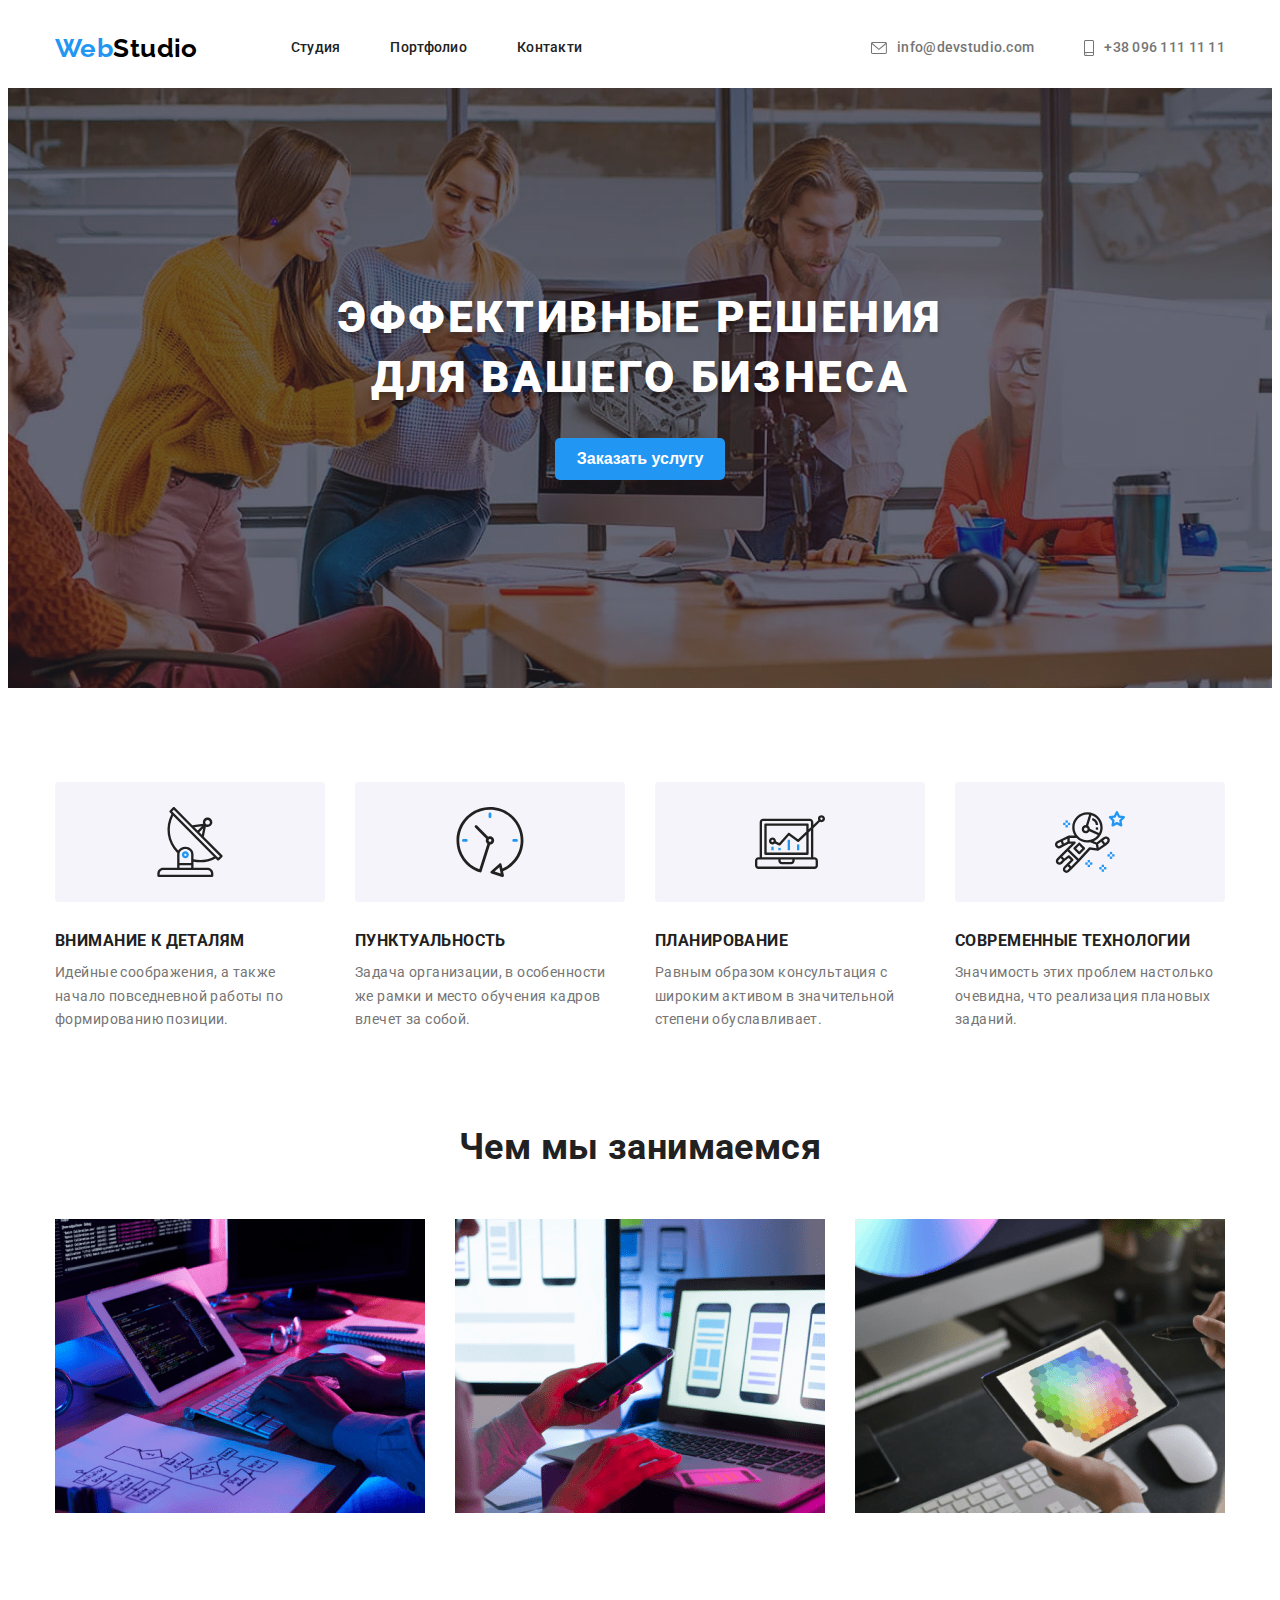
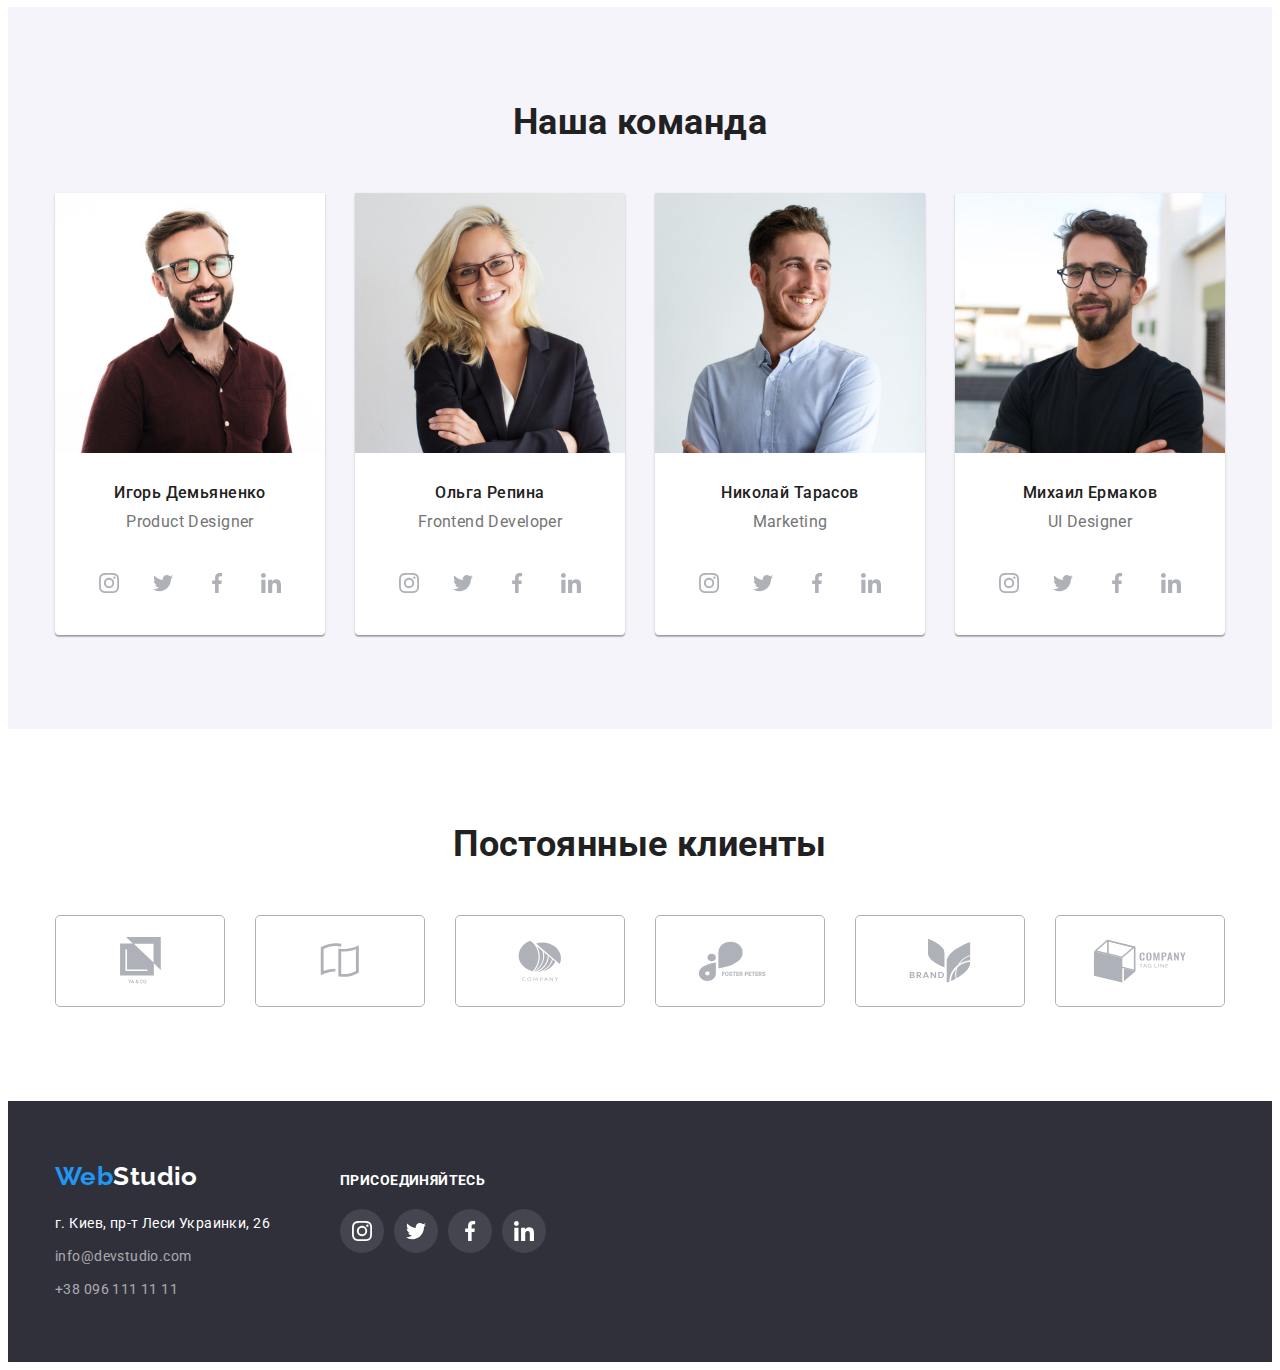
==== index.html @ 3a74afc6 "start" ====
<!DOCTYPE html>
<html lang="ru">
<head>
    
    <meta charset="UTF-8">
    <meta http-equiv="X-UA-Compatible" content="IE=edge">
    <meta name="viewport" content="width=Р, initial-scale=1.0">
    <title>Document</title>
    <link rel="preconnect" href="https://fonts.googleapis.com">
    <link rel="preconnect" href="https://fonts.gstatic.com" crossorigin>
    <link href="https://fonts.googleapis.com/css2?family=Raleway:wght@700&family=Roboto:wght@400;500;700;900&display=swap"
        rel="stylesheet">
    <link rel="stylesheet" href="https://cdnjs.cloudflare.com/ajax/libs/modern-normalize/1.1.0/modern-normalize.min.css"
        integrity="sha512-wpPYUAdjBVSE4KJnH1VR1HeZfpl1ub8YT/NKx4PuQ5NmX2tKuGu6U/JRp5y+Y8XG2tV+wKQpNHVUX03MfMFn9Q=="
        crossorigin="anonymous" referrerpolicy="no-referrer" />
    <link rel="stylesheet" href="./css/styles.css">
</head>
<body>
    <!--Шапка-->
    <header class="heder">
        <div class="heder-blok container">
            <nav class="nav">
                <a href="./index.html" class="logo">Web<span class="logo-black">Studio</span></a>
                <ul class="site-nav">
                    <li><a href="./index.html" class="heder-link">Студия</a></li>
                    <li><a href="./portfolio.html" class="heder-link">Портфолио</a></li>
                    <li><a href="" class="heder-link">Контакти</a></li>
                </ul>
            </nav>
            <ul class="link-nav">
                <li class="iten-nav-contact">
                    <a href="mailto:info@devstudio.com" class="contact-nav">
                        <svg width="16" height="12">
                            <use href = "./images/sprite.svg#icon-envelope"></use>
                        </svg>info@devstudio.com</a>
                </li>
                <li class="iten-nav-contact">
                    <a href="tel:+380961111111" class="contact-nav">
                        <svg width="10" height="16">
                            <use href="./images/sprite.svg#icon-smartphone"></use>
                        </svg>+38 096 111 11 11</a>
                </li>
            </ul>
        </div>
    </header>

<main>
    <!--Герой-->
    
    <section class="section-hero">
        <div class="hero сontainer">
            <h1 class="hero-title"> Эффективные решения для вашего бизнеса</h1>
            <button type="button" class="hero-button">Заказать услугу</button>
        </div>
    </section>
   
    <!--Переваги-->
    <section class="section">
        <div class="container">
           <h2 hidden>Преимущества</h2>
           <ul class="benefits-list">
               <li class="benefits-iten antena">
                   <h3 class="benefits-name">Внимание к деталям</h3>
                   <p class="benefits-text">Идейные соображения, а также начало повседневной работы по формированию позиции.</p>
               </li>
               <li class="benefits-iten clock">
                   <h3 class="benefits-name">Пунктуальность</h3>
                   <p class="benefits-text">Задача организации, в особенности же рамки и место обучения кадров влечет за собой.</p>
               </li>
               <li class="benefits-iten diagram">
                   <h3 class="benefits-name">Планирование</h3>
                   <p class="benefits-text">Равным образом консультация с широким активом в значительной степени обуславливает.</p>
               </li>
            <li class="benefits-iten astronaut">
                <h3 class="benefits-name">Современные технологии</h3>
                <p class="benefits-text">Значимость этих проблем настолько очевидна, что реализация плановых заданий.</p>
               </li>
           </ul>
        </div>
    </section>
    <!--Чим ми займаэмось-->
    <section class="work">
        <div class=" container">   
           <h2 class="work-title">Чем мы занимаемся</h2>
           <ul class="work-list">
               <li class="work-iten"><img src="./images/1-min.png" alt="рабата за пк" width="370" height="294" /></li>
               <li class="work-iten"><img src="./images/2-min.png" alt="рабата за смартфоном " width="370" height="294" /></li>
               <li class="work-iten"><img src="./images/3-min.png" alt="рабата за планшетом" width="370" height="294" /></li>
           </ul>
        </div>
    </section>
    <!--Наша команда-->
    <section class="team section">
        <div class="container">
           <h2 class="team-title">Наша команда</h2>
           <ul class="team-list " >
               <li class="team-iten"><img src="./images/igor-min.jpg" alt="Игорь Демьяненко" width="270" height="260" />
                  <h3 class="team-name">Игорь Демьяненко</h3>
                  <p class="team-text">Product Designer</p>
                <div class="soc-div">
                    <a href="" class="soc-link"><svg class="soc-svg" width="20" height="20">
                            <use href="./images/sprite.svg#icon-instagram"></use>
                        </svg>
                    </a>
                    <a href="" class="soc-link"><svg class="soc-svg" width="20" height="20">
                            <use href="./images/sprite.svg#icon-twitter"></use>
                        </svg>
                    </a>
                    <a href="" class="soc-link"><svg class="soc-svg" width="20" height="20">
                            <use href="./images/sprite.svg#icon-facebook"></use>
                        </svg>
                    </a>
                    <a href="" class="soc-link"><svg class="soc-svg" width="20" height="20">
                            <use href="./images/sprite.svg#icon-linkedin"></use>
                        </svg>
                    </a>
                </div>   
               </li>
               <li class="team-iten"><img src="./images/olga-min.jpg" alt="Ольга Репина" width="270" height="260" />
                  <h3 class="team-name">Ольга Репина</h3>
                  <p class="team-text">Frontend Developer</p>
                <div class="soc-div">
                    <a href="" class="soc-link"><svg class="soc-svg" width="20" height="20">
                            <use href="./images/sprite.svg#icon-instagram"></use>
                        </svg>
                    </a>
                    <a href="" class="soc-link"><svg class="soc-svg" width="20" height="20">
                            <use href="./images/sprite.svg#icon-twitter"></use>
                        </svg>
                    </a>
                    <a href="" class="soc-link"><svg class="soc-svg" width="20" height="20">
                            <use href="./images/sprite.svg#icon-facebook"></use>
                        </svg>
                    </a>
                    <a href="" class="soc-link"><svg class="soc-svg" width="20" height="20">
                            <use href="./images/sprite.svg#icon-linkedin"></use>
                        </svg>
                    </a>
                </div>
                  
               </li>
               <li class="team-iten"><img src="./images/nikolaj-min.jpg" alt="Николай Тарасов" width="270" height="260" />
                  <h3 class="team-name">Николай Тарасов</h3>
                  <p class="team-text">Marketing</p>
                <div class="soc-div">
                    <a href="" class="soc-link"><svg class="soc-svg" width="20" height="20">
                            <use href="./images/sprite.svg#icon-instagram"></use>
                        </svg>
                    </a>
                    <a href="" class="soc-link"><svg class="soc-svg" width="20" height="20">
                            <use href="./images/sprite.svg#icon-twitter"></use>
                        </svg>
                    </a>
                    <a href="" class="soc-link"><svg class="soc-svg" width="20" height="20">
                            <use href="./images/sprite.svg#icon-facebook"></use>
                        </svg>
                    </a>
                    <a href="" class="soc-link"><svg class="soc-svg" width="20" height="20">
                            <use href="./images/sprite.svg#icon-linkedin"></use>
                        </svg>
                    </a>
                </div>
               </li>
                  <li class="team-iten"><img src="./images/mihael-min.jpg" alt="Михаил Ермаков" width="270" height="260" />
                  <h3 class="team-name">Михаил Ермаков</h3>
               <p class="team-text">UI Designer</p>
            <div class="soc-div">
                <a href="" class="soc-link"><svg class="soc-svg" width="20" height="20">
                        <use href="./images/sprite.svg#icon-instagram"></use>
                    </svg>
                </a>
                <a href="" class="soc-link"><svg class="soc-svg" width="20" height="20">
                        <use href="./images/sprite.svg#icon-twitter"></use>
                    </svg>
                </a>
                <a href="" class="soc-link"><svg class="soc-svg" width="20" height="20">
                        <use href="./images/sprite.svg#icon-facebook"></use>
                    </svg>
                </a>
                <a href="" class="soc-link"><svg class="soc-svg" width="20" height="20">
                        <use href="./images/sprite.svg#icon-linkedin"></use>
                    </svg>
                </a>
            </div>
                
              </li>
           </ul>
        </div>
    </section> 
    
    <!--Постійні клієнти--> 
    <section class="client section">
        <div class="container">
            <h2 class="client-title">Постоянные клиенты</h2>
            <ul class="client-list list">
                <li class="client-iten">
                    <a href="" class="comp-link">
                       <svg class="comp" width="41" height="46.7">
                           <use href="./images/sprite.svg#icon-comp-1" ></use>
                       </svg>
                    </a>
                </li>
                <li class="client-iten" >
                    <a href="" class="comp-link">
                       <svg class="comp" width="40" height="51">
                           <use href="./images/sprite.svg#icon-comp-2" ></use>
                       </svg>
                    </a>
                </li>
                <li class="client-iten">
                    <a href="" class="comp-link">
                       <svg class="comp"  width="43.46" height="41.18">
                           <use href="./images/sprite.svg#icon-comp-3"></use>
                       </svg>
                    </a>
                </li>
                <li class="client-iten"  >
                    <a href="" class="comp-link">
                       <svg class="comp" width="84.44" height="40.60">
                           <use href="./images/sprite.svg#icon-vomp-4"></use>
                       </svg>
                    </a>
                </li>
                <li class="client-iten">
                    <a href="" class="comp-link">
                       <svg class="comp" width="62.54" height="45.43">
                           <use href="./images/sprite.svg#icon-comp-5"></use>
                       </svg>
                    </a>
                </li>
                <li class="client-iten">
                    <a href="" class="comp-link">
                       <svg class="comp" width="93.79" height="43.93">
                           <use href="./images/sprite.svg#icon-comp-6"></use>
                       </svg>
                    </a>
                </li>
            </ul>
        </div>
    </section>
    
</main>
<!--Підвал-->

<footer class="footer">
    <address class="address container">
        <div class="address-div">
            <a href="./index.html" class="logo-footer">Web<span class="logo-white">Studio</span> </a>
            <ul class="address-list">
                <li class="address-iten">
                    <a href="https://goo.gl/maps/LvMUQMzCN4ZPqbAE7" target="_blank" rel="noopener noreferrer"
                        class="address-real">г. Киев, пр-т Леси Украинки,
                        26</a>
                </li>

                <li class="address-iten">
                    <a href="mailto:info@devstudio.com" class="footer-link">info@devstudio.com</a>
                </li>
                <li class="address-iten">
                    <a href="tel:+380961111111" class="footer-link">+38 096 111 11 11</a>
                </li>
            </ul>
        </div>

        <div>
            <span class="title-futer-soc">присоединяйтесь</span>
    
            <div class="futer-soc-div">
                <a href="" class="futer-soc-link"><svg class="futer-soc-svg" width="20" height="20">
                        <use href="./images/sprite.svg#icon-instagram"></use>
                    </svg>
                </a>
                <a href="" class="futer-soc-link"><svg class="futer-soc-svg" width="20" height="20">
                        <use href="./images/sprite.svg#icon-twitter"></use>
                    </svg>
                </a>
                <a href="" class="futer-soc-link"><svg class="futer-soc-svg" width="20" height="20">
                        <use href="./images/sprite.svg#icon-facebook"></use>
                    </svg>
                </a>
                <a href="" class="futer-soc-link"><svg class="futer-soc-svg" width="20" height="20">
                        <use href="./images/sprite.svg#icon-linkedin"></use>
                    </svg>
                </a>
            </div>
        </div>
        </address>
    
</footer>

</body>
</html>
---- css/styles.css ----
:root {
  --color-text: #757575;
  --color-title-text: #212121;
  --color-footer-hero: #2f303a;
  --color-main-background: #ffffff;
  --color-secondary-background: #f5f4fa;
  --color-link-hover: #2196f3;
  --color-logo-footer: #ffffff;
  --color-logo-header: #000000;
  --color-real-address: #ffffff;
  --color-link-address: rgba(255, 255, 255, 0.6);
  --color-title-hero: #ffffff;
  --color-border: #eeeeee;
  --fill-icon: #afb1b8;
}
/* колір героя і підвалу #2F303A; */
/* сірий  параграф  #757575; */
/* синій лого і навігація  #2196F3; */
/* телефон і мило в футорі  rgba(255, 255, 255, 0.6); */
/* фон хедера і основний фон background: #FFFFFF; */
/* другорядний фон карточок background: #F5F4FA; */
/* колір заголовків тексу #212121 */
/* ----------------------------------- */
button {
  cursor: pointer;
}
/* ul {
  list-style: none;
}
a {
  text-decoration: none;
} */
/* ------------------------------------ */
/* Глобальний border-box */
html {
  box-sizing: border-box;
}

*,
*::before,
*::after {
  box-sizing: border-box;
}
/* ----------------------------------- */

.logo,
.heder-link,
.site-nav,
.link-nav,
.contact-nav,
.benefits-list,
.work-list,
.team-list,
.logo-footer,
.address-list,
.footer-link,
.address-real,
.filter-list,
.works,
.works-link {
  text-decoration: none;
  list-style: none;
}
/* ----------------------------------------*/
/* outline: 2px solid tomano; */
body {
  font-family: Roboto, sans-serif;
  background: var(--color-main-background);
  color: var(--color-title-text);
  letter-spacing: 0.03em;
  font-size: 14px;
}

.list {
  list-style: none;
}
.link {
  text-decoration: none;
}
/* Логотип */
.logo {
  font-family: Raleway;
  font-weight: 700;
  font-size: 26px;
  line-height: 1.19;
  color: var(--color-link-hover);
}
.logo-black {
  color: var(--color-logo-header);
}
/* Навігація */

.heder-portolio {
  border-bottom-width: 1px;
  border-bottom-style: solid;
  border-bottom-color: var(--color-border);
}

.nav {
  display: flex;
  align-items: center;
}

.heder-blok {
  display: flex;
  align-items: center;
}

.link-nav {
  display: flex;
  margin-left: auto;

  margin-top: 0px;
  margin-bottom: 0px;
}

.site-nav {
  display: flex;
  margin-left: 93px;

  margin-top: 0px;
  margin-bottom: 0px;
  padding: 0px;
}
.heder-link {
  display: block;
  padding-top: 32px;
  padding-bottom: 32px;

  font-weight: 500;
  line-height: 1.14;
  letter-spacing: 0.02em;
  color: var(--color-title-text);
}
.site-nav li:not(:last-child) {
  margin-right: 50px;
}
.heder-link:hover,
.heder-link:focus {
  color: var(--color-link-hover);
}

/* Мило і тел. в шапці */
.link-nav li:not(:last-child) {
  margin-right: 50px;
}
.link-nav {
  /* padding: 0px; */
}
.contact-nav {
  font-weight: 500;
  line-height: 1.14;
  letter-spacing: 0.02em;
  color: var(--color-text);
  fill: var(--color-text);
}
.contact-nav svg {
  margin-right: 10px;
}
.contact-nav:hover,
.contact-nav:focus {
  color: var(--color-link-hover);
  fill: var(--color-link-hover);
}
.iten-nav-contact a {
  display: flex;
  align-items: center;
}

/* Герой */
.section-hero {
  padding: 200px 0px;
  background-color: var(--color-footer-hero);
  background-image: linear-gradient(to right, rgba(47, 48, 58, 0.4), rgba(47, 48, 58, 0.4)),
    url('../images/hero.jpg');
  background-repeat: no-repeat;
  background-size: cover;
  background-position: center;
  max-width: 1600px;
  min-height: 600px;
  margin-left: auto;
  margin-right: auto;
}
.hero-title {
  width: 696px;
  margin: 0px auto 30px;

  font-weight: 900;
  font-size: 44px;
  line-height: 1.36;
  letter-spacing: 0.06em;
  text-transform: uppercase;
  color: var(--color-logo-footer);
  text-shadow: 0px 4px 4px rgba(0, 0, 0, 0.25);
}
.hero-button {
  border: 0;
  border-radius: 5px;
  padding: 6px 22px;

  font-weight: 700;
  font-size: 16px;
  line-height: 1.87;
  background: var(--color-link-hover);
  color: var(--color-main-background);
}
.section-hero {
  text-align: center;
}
/* Переваги */

.benefits-list {
  display: flex;
  margin: 0px;
  padding: 0px;
}

.benefits-iten {
  width: calc((100% - 90px) / 4);
}
.benefits-iten::before {
  display: block;
  content: '';
  height: 120px;
  margin-bottom: 30px;
  background: var(--color-secondary-background);
  border-radius: 4px;
  background-repeat: no-repeat;
  background-position: center;
}
.antena::before {
  background-image: url('../images/antenna.svg');
}
.clock::before {
  background-image: url('../images/clock.svg');
}
.diagram::before {
  background-image: url('../images/diagram.svg');
}
.astronaut::before {
  background-image: url('../images/astronaut.svg');
}
.benefits-name {
  margin-top: 0px;
  margin-bottom: 10px;

  text-transform: uppercase;
  font-weight: 700;
  line-height: 1.14;
}
.benefits-text {
  margin-top: 0px;
  margin-bottom: 0px;

  font-weight: 400;
  line-height: 1.71;
  color: var(--color-text);
}
/* Чим ми займаэмося */
.work {
  padding-top: 0px;
  padding-bottom: 94px;
}

.work h2 {
  margin-top: 0px;
  margin-bottom: 50px;

  font-weight: 700;
  font-size: 36px;
  line-height: 1.17;
  text-align: center;
}
.benefits-list {
  justify-content: space-between;
}
.work-list {
  justify-content: space-between;
  display: flex;
  margin: 0px;
  padding: 0px;
}
.work-iten img {
  display: block;
}
/* Наша команда */
.team {
  background: var(--color-secondary-background);
}
.team-list {
  margin: 0px;
  padding: 0px;
  display: flex;
  justify-content: space-between;
}
.team-iten img {
  display: block;
}
.team h2 {
  margin-top: 0px;
  margin-bottom: 50px;

  font-weight: 700;
  font-size: 36px;
  line-height: 1.17;
  text-align: center;
}
.team-name {
  margin-top: 30px;
  margin-bottom: 10px;

  font-weight: 500;
  font-size: 16px;
  line-height: 1.19;
}
.team-text {
  margin-top: 0px;
  margin-bottom: 30px;

  font-weight: 400;
  font-size: 16px;
  line-height: 1.19;
  color: var(--color-text);
}
.team-iten {
  display: block;
  text-align: center;
  background: var(--color-title-hero);
  box-shadow: 0px 1px 3px rgba(0, 0, 0, 0.12), 0px 1px 1px rgba(0, 0, 0, 0.14),
    0px 2px 1px rgba(0, 0, 0, 0.2);
  border-radius: 0px 0px 4px 4px;
}
/* Іконки соцмереж */
.soc-link {
  border-radius: 50%;
  width: 44px;
  height: 44px;
  display: flex;
  justify-content: center;
  align-items: center;
  fill: var(--fill-icon);
}
.soc-link:not(:last-child) {
  margin-right: 10px;
}
.soc-div {
  display: flex;
  padding: 0px 32px 30px;
}
.soc-link:hover,
.soc-link:focus {
  fill: var(--color-main-background);
  background-color: var(--color-link-hover);
}
/* ----------Постійні клієнти---------- */

.client-title {
  margin-top: 0px;
  margin-bottom: 50px;

  font-weight: 700;
  font-size: 36px;
  line-height: 1.17;
  text-align: center;
}
.client-list {
  display: flex;
  margin: 0px;
  padding: 0px;
}
.comp-link {
  fill: var(--fill-icon);
}
.comp-link:hover,
.comp-link:focus {
  fill: var(--color-link-hover);
  border-color: var(--color-link-hover);
}

.comp-link {
  display: flex;
  justify-content: center;
  align-items: center;
  width: 170px;
  height: 92px;
  border: 1px;
  border-radius: 5px;
  border-color: var(--fill-icon);
  border-style: solid;
}
.client-iten:not(:last-child) {
  margin-right: 30px;
}
/* ----------Підвал--------- */

.footer {
  padding-top: 60px;
  padding-bottom: 60px;

  background-color: var(--color-footer-hero);
}
.footer,
.address {
  display: flex;
  align-items: baseline;
}
.address-div {
  margin-right: 70px;
}
.address-real {
  font-style: normal;
  font-weight: 400;
  line-height: 1.71;
  color: var(--color-real-address);
}
.footer-link {
  font-style: normal;
  font-weight: 400;
  line-height: 1.71;
  color: var(--color-link-address);
}
.logo-footer {
  display: block;
  margin-bottom: 20px;

  font-family: Raleway;
  font-style: normal;
  font-weight: 700;
  font-size: 26px;
  line-height: 1.19;
  color: var(--color-link-hover);
}
.logo-white {
  color: var(--color-logo-footer);
}
.address-list {
  margin-top: 0px;
  margin-bottom: 0px;
  padding: 0px;
}
.address-iten:not(:last-child) {
  margin-bottom: 9px;
}

/* Соцмережі футера */

.title-futer-soc {
  display: block;
  margin-top: 0px;
  margin-bottom: 20px;

  font-family: Roboto;
  font-style: normal;
  font-weight: 700;
  font-size: 14px;
  line-height: 1.14;
  text-transform: uppercase;
  color: var(--color-logo-footer);
}
/* Іконки соцмереж футера*/
.futer-soc-link {
  border-radius: 50%;
  width: 44px;
  height: 44px;
  display: flex;
  justify-content: center;
  align-items: center;
  fill: var(--color-main-background);
  background-color: rgba(255, 255, 255, 0.1);
}
.futer-soc-link:not(:last-child) {
  margin-right: 10px;
}
.futer-soc-div {
  display: flex;
}
.futer-soc-link:hover,
.futer-soc-link:focus {
  fill: var(--color-main-background);
  background-color: var(--color-link-hover);
}

/* ----------------ПОРТФОЛІО-------------------- */

/* фільтр-кнопки */
.filter-button {
  border: 0;
  border-radius: 5px;
  padding: 6px 22px;

  font-weight: 500;
  font-size: 16px;
  line-height: 1.62;
}
.filter-button:hover,
.filter-button:focus {
  color: var(--color-title-hero);
  background-color: var(--color-link-hover);
  box-shadow: 0px 3px 1px rgba(0, 0, 0, 0.1), 0px 1px 2px rgba(0, 0, 0, 0.08),
    0px 2px 2px rgba(0, 0, 0, 0.12);
  border-radius: 4px;
}
.filter-iten:not(:last-child) {
  margin-right: 8px;
}

.filter-list {
  display: flex;
  justify-content: center;
  padding: 0px;
  margin-top: 0px;
  margin-bottom: 50px;
}

/* Карточки */
.works-iten img {
  display: block;
}

.works-iten:nth-child(n + 7) {
  margin-bottom: 0px;
}
.works-iten {
  margin-bottom: 30px;
  background: var(--color-title-hero);
  border: 1px solid var(--color-border);
  box-sizing: border-box;
}

.works {
  padding: 0px;
  display: flex;
  flex-wrap: wrap;
  justify-content: space-between;
  margin-top: 0px;
  margin-bottom: 0px;
}

.works-title {
  margin: 20px 24px 4px;

  font-weight: 700;
  font-size: 18px;
  line-height: 2;
  letter-spacing: 0.06em;
  color: var(--color-title-text);
}
.works-text {
  margin: 0px 24px 20px;

  font-weight: 400;
  font-size: 16px;
  line-height: 1.87;
  color: var(--color-text);
}
.works-iten:hover {
  border: 1px solid var(--color-border);
  box-sizing: border-box;
  box-shadow: 0px 1px 1px rgba(0, 0, 0, 0.12), 0px 4px 4px rgba(0, 0, 0, 0.06),
    1px 4px 6px rgba(0, 0, 0, 0.16);
}
/* Контейнер */
.section {
  padding: 94px 0px;
}
.container {
  width: 1200px;
  padding: 0px 15px;
  margin: 0px auto;
}
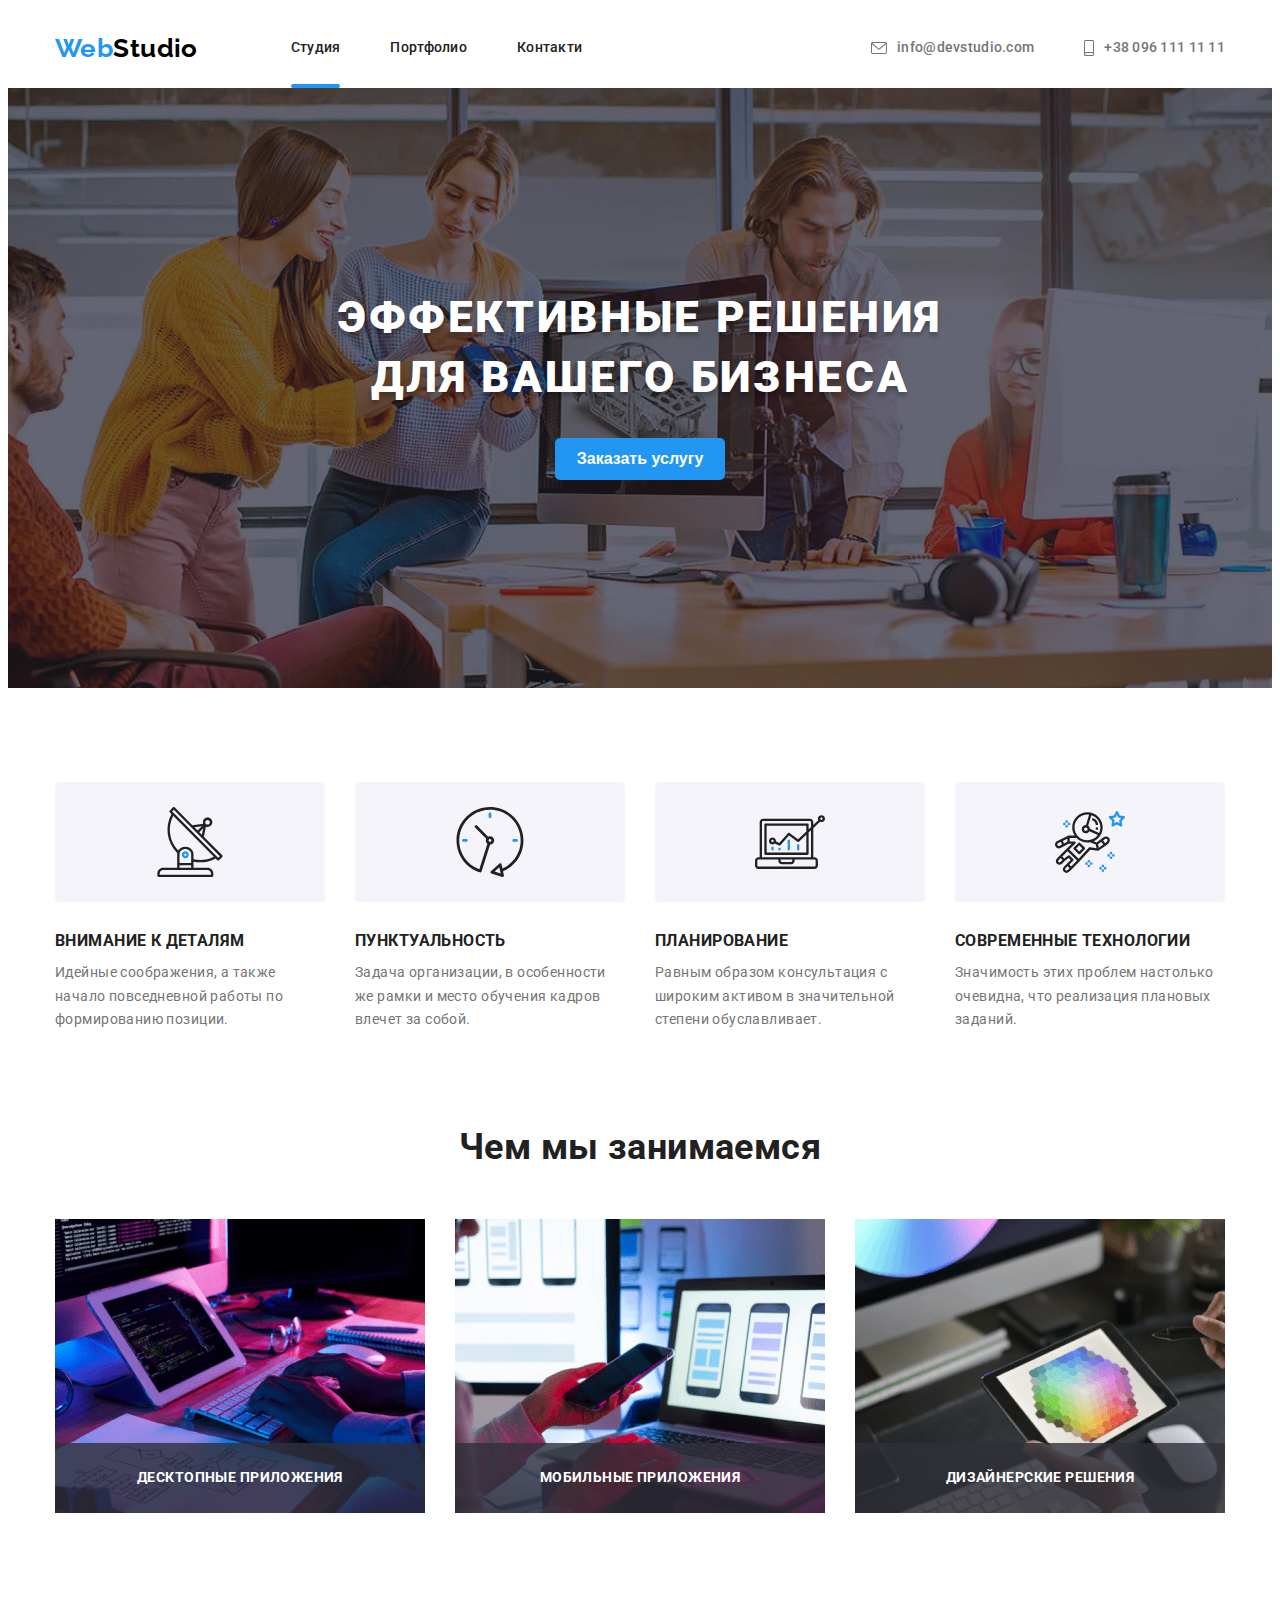
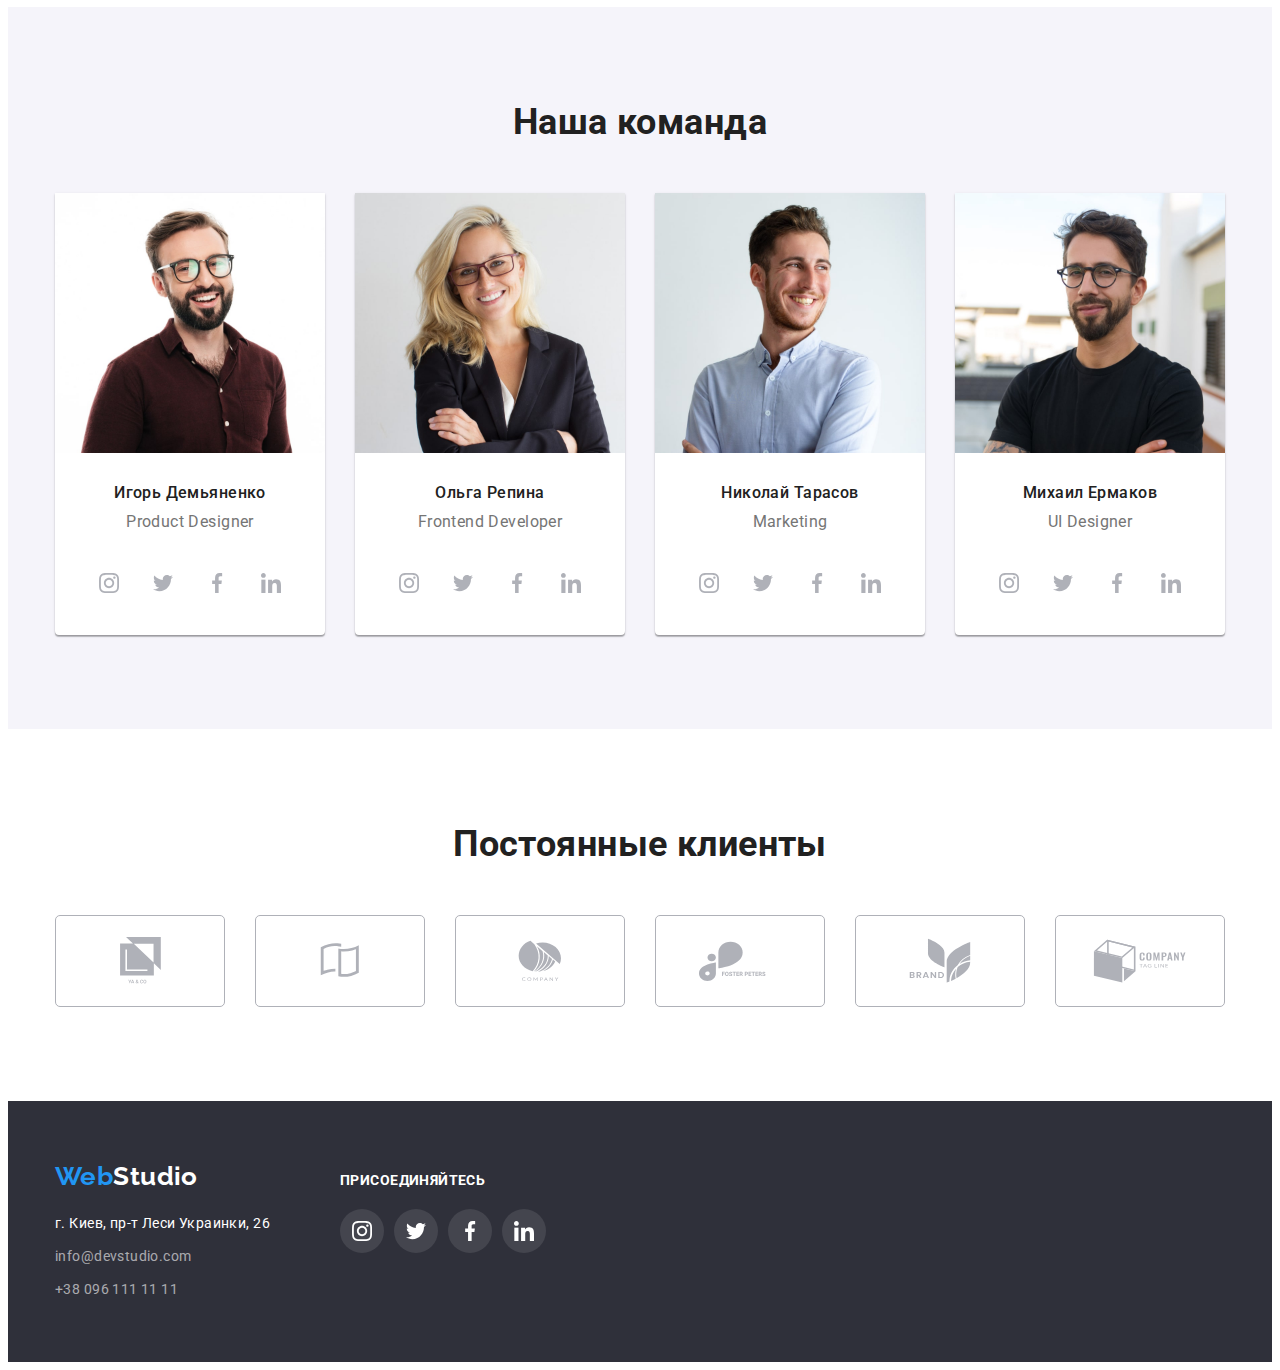
==== commit 5d6a4e84: "5-е домашнє завдання" ====
--- a/index.html
+++ b/index.html
@@ -22,9 +22,12 @@
             <nav class="nav">
                 <a href="./index.html" class="logo">Web<span class="logo-black">Studio</span></a>
                 <ul class="site-nav">
-                    <li><a href="./index.html" class="heder-link">Студия</a></li>
+                    <li class="efekt"><a href="./index.html" class="heder-link activ s">Студия<svg class="svg" width="100%" height="100%" viewBox="0 0 100% 100%" xmlns="http://www.w3.org/2000/svg">
+                        <rect x='0' y='0' fill='none' width='100%' height='100%' />
+                    </svg></a></li>
                     <li><a href="./portfolio.html" class="heder-link">Портфолио</a></li>
                     <li><a href="" class="heder-link">Контакти</a></li>
+                    
                 </ul>
             </nav>
             <ul class="link-nav">
@@ -40,19 +43,21 @@
                             <use href="./images/sprite.svg#icon-smartphone"></use>
                         </svg>+38 096 111 11 11</a>
                 </li>
+                
             </ul>
         </div>
     </header>
 
-<main>
+  <main>
     <!--Герой-->
     
     <section class="section-hero">
         <div class="hero сontainer">
             <h1 class="hero-title"> Эффективные решения для вашего бизнеса</h1>
-            <button type="button" class="hero-button">Заказать услугу</button>
+            <button type="button" class="hero-button" data-modal-open>Заказать услугу</button>
         </div>
     </section>
+   
    
     <!--Переваги-->
     <section class="section">
@@ -83,9 +88,21 @@
         <div class=" container">   
            <h2 class="work-title">Чем мы занимаемся</h2>
            <ul class="work-list">
-               <li class="work-iten"><img src="./images/1-min.png" alt="рабата за пк" width="370" height="294" /></li>
-               <li class="work-iten"><img src="./images/2-min.png" alt="рабата за смартфоном " width="370" height="294" /></li>
-               <li class="work-iten"><img src="./images/3-min.png" alt="рабата за планшетом" width="370" height="294" /></li>
+               <li class="work-iten"><img src="./images/1-min.png" alt="рабата за пк" width="370" height="294" />
+            <div class="actions"> 
+                <p class="actions-text">Десктопные приложения</p>         
+            </div>
+            </li>
+               <li class="work-iten"><img src="./images/2-min.png" alt="рабата за смартфоном " width="370" height="294" />
+            <div class="actions">
+                <p class="actions-text">Мобильные приложения</p>
+            </div>
+            </li>
+               <li class="work-iten"><img src="./images/3-min.png" alt="рабата за планшетом" width="370" height="294" />
+            <div class="actions">
+                <p class="actions-text">Дизайнерские решения</p>
+            </div>
+            </li>
            </ul>
         </div>
     </section>
@@ -217,7 +234,7 @@
                 <li class="client-iten"  >
                     <a href="" class="comp-link">
                        <svg class="comp" width="84.44" height="40.60">
-                           <use href="./images/sprite.svg#icon-vomp-4"></use>
+                           <use href="./images/sprite.svg#icon-comp-4"></use>
                        </svg>
                     </a>
                 </li>
@@ -239,10 +256,10 @@
         </div>
     </section>
     
-</main>
-<!--Підвал-->
+  </main>
+  <!--Підвал-->
 
-<footer class="footer">
+  <footer class="footer">
     <address class="address container">
         <div class="address-div">
             <a href="./index.html" class="logo-footer">Web<span class="logo-white">Studio</span> </a>
@@ -286,7 +303,18 @@
         </div>
         </address>
     
-</footer>
-
+  </footer>
+    <!--Модалка-->
+    <div class="backdrop is-hidden" data-modal>
+        <div class="modal">
+            <button type="button" data-modal-close class="close">
+              <svg height="18" width="18">
+                  <use href="./images/sprite.svg#icon-close" class="close-svg">
+                  </use>
+              </svg>
+            </button>
+        </div>
+    </div>
+  <script src="./js/modal.js"></script>
 </body>
 </html>--- a/css/styles.css
+++ b/css/styles.css
@@ -12,6 +12,7 @@
   --color-title-hero: #ffffff;
   --color-border: #eeeeee;
   --fill-icon: #afb1b8;
+  --kub: cubic-bezier(0.4, 0, 0.2, 1);
 }
 /* колір героя і підвалу #2F303A; */
 /* сірий  параграф  #757575; */
@@ -41,6 +42,7 @@
 *::after {
   box-sizing: border-box;
 }
+
 /* ----------------------------------- */
 
 .logo,
@@ -62,7 +64,7 @@
   list-style: none;
 }
 /* ----------------------------------------*/
-/* outline: 2px solid tomano; */
+
 body {
   font-family: Roboto, sans-serif;
   background: var(--color-main-background);
@@ -70,14 +72,13 @@
   letter-spacing: 0.03em;
   font-size: 14px;
 }
-
 .list {
   list-style: none;
 }
 .link {
   text-decoration: none;
 }
-/* Логотип */
+/* --------------------------Логотип --------------------*/
 .logo {
   font-family: Raleway;
   font-weight: 700;
@@ -88,24 +89,20 @@
 .logo-black {
   color: var(--color-logo-header);
 }
-/* Навігація */
-
+/* -----------------------------Навігація------------------------ */
 .heder-portolio {
   border-bottom-width: 1px;
   border-bottom-style: solid;
   border-bottom-color: var(--color-border);
 }
-
 .nav {
   display: flex;
   align-items: center;
 }
-
 .heder-blok {
   display: flex;
   align-items: center;
 }
-
 .link-nav {
   display: flex;
   margin-left: auto;
@@ -131,6 +128,10 @@
   line-height: 1.14;
   letter-spacing: 0.02em;
   color: var(--color-title-text);
+
+  transition-property: all;
+  transition-duration: 250ms;
+  transition-timing-function: cubic-bezier(0.4, 0, 0.2, 1);
 }
 .site-nav li:not(:last-child) {
   margin-right: 50px;
@@ -139,20 +140,67 @@
 .heder-link:focus {
   color: var(--color-link-hover);
 }
-
-/* Мило і тел. в шапці */
+/* Ефекти навігації */
+
+.s:hover svg rect,
+.s:focus svg rect {
+  stroke-width: 6;
+  stroke-dasharray: 45, 245;
+  stroke-dashoffset: 160;
+}
+.p:hover svg rect,
+.p:focus svg rect {
+  stroke-width: 6;
+  stroke-dasharray: 77, 225;
+  stroke-dashoffset: 145;
+}
+.svg {
+  position: absolute;
+  top: 0;
+  left: 0;
+}
+.svg rect {
+  stroke: var(--color-link-hover);
+  stroke-width: 0;
+  transition: 0.4s;
+  stroke-dasharray: 300, 0;
+}
+/* Підкреслення навігації */
+.site-nav li {
+  position: relative;
+}
+.activ::after {
+  display: inline-block;
+  position: absolute;
+  content: '';
+  bottom: 0;
+  right: 0;
+  height: 4px;
+  width: 100%;
+  border-radius: 2px;
+  background-color: var(--color-link-hover);
+  transition: width 300ms var(--kub);
+}
+.activ:hover::after,
+.activ:focus::after {
+  width: 0%;
+}
+
+/*-------------------------------- Мило і тел. в шапці--------- */
 .link-nav li:not(:last-child) {
   margin-right: 50px;
 }
-.link-nav {
-  /* padding: 0px; */
-}
+
 .contact-nav {
   font-weight: 500;
   line-height: 1.14;
   letter-spacing: 0.02em;
   color: var(--color-text);
   fill: var(--color-text);
+
+  transition-property: all;
+  transition-duration: 250ms;
+  transition-timing-function: cubic-bezier(0.4, 0, 0.2, 1);
 }
 .contact-nav svg {
   margin-right: 10px;
@@ -167,7 +215,7 @@
   align-items: center;
 }
 
-/* Герой */
+/* ----------------------------Герой --------------------------*/
 .section-hero {
   padding: 200px 0px;
   background-color: var(--color-footer-hero);
@@ -207,6 +255,7 @@
 .section-hero {
   text-align: center;
 }
+
 /* Переваги */
 
 .benefits-list {
@@ -275,6 +324,7 @@
   justify-content: space-between;
 }
 .work-list {
+  position: relative;
   justify-content: space-between;
   display: flex;
   margin: 0px;
@@ -283,7 +333,26 @@
 .work-iten img {
   display: block;
 }
-/* Наша команда */
+.actions-text {
+  margin: 0px;
+  padding-top: 27px;
+
+  font-weight: 700;
+  font-size: 14px;
+  line-height: 1.14;
+  text-align: center;
+  text-transform: uppercase;
+  color: #ffffff;
+}
+.actions {
+  bottom: 0px;
+  position: absolute;
+  width: 370px;
+  height: 70px;
+  background: rgba(47, 48, 58, 0.8);
+}
+
+/* --------------------------Наша команда--------------------- */
 .team {
   background: var(--color-secondary-background);
 }
@@ -339,6 +408,10 @@
   justify-content: center;
   align-items: center;
   fill: var(--fill-icon);
+
+  transition-property: all;
+  transition-duration: 250ms;
+  transition-timing-function: cubic-bezier(0.4, 0, 0.2, 1);
 }
 .soc-link:not(:last-child) {
   margin-right: 10px;
@@ -352,7 +425,7 @@
   fill: var(--color-main-background);
   background-color: var(--color-link-hover);
 }
-/* ----------Постійні клієнти---------- */
+/* ------------------------Постійні клієнти-------------------- */
 
 .client-title {
   margin-top: 0px;
@@ -368,9 +441,7 @@
   margin: 0px;
   padding: 0px;
 }
-.comp-link {
-  fill: var(--fill-icon);
-}
+
 .comp-link:hover,
 .comp-link:focus {
   fill: var(--color-link-hover);
@@ -387,11 +458,16 @@
   border-radius: 5px;
   border-color: var(--fill-icon);
   border-style: solid;
+  fill: var(--fill-icon);
+
+  transition-property: all;
+  transition-duration: 250ms;
+  transition-timing-function: cubic-bezier(0.4, 0, 0.2, 1);
 }
 .client-iten:not(:last-child) {
   margin-right: 30px;
 }
-/* ----------Підвал--------- */
+/* ------------------------Підвал--------------------- */
 
 .footer {
   padding-top: 60px;
@@ -442,7 +518,7 @@
   margin-bottom: 9px;
 }
 
-/* Соцмережі футера */
+/*----------------- Соцмережі футера---------------- */
 
 .title-futer-soc {
   display: block;
@@ -467,6 +543,10 @@
   align-items: center;
   fill: var(--color-main-background);
   background-color: rgba(255, 255, 255, 0.1);
+
+  transition-property: all;
+  transition-duration: 250ms;
+  transition-timing-function: cubic-bezier(0.4, 0, 0.2, 1);
 }
 .futer-soc-link:not(:last-child) {
   margin-right: 10px;
@@ -480,9 +560,9 @@
   background-color: var(--color-link-hover);
 }
 
-/* ----------------ПОРТФОЛІО-------------------- */
-
-/* фільтр-кнопки */
+/* ----------------------------------------ПОРТФОЛІО--------------------------- */
+
+/* -------------------Фільтр-кнопки-----------------*/
 .filter-button {
   border: 0;
   border-radius: 5px;
@@ -491,6 +571,10 @@
   font-weight: 500;
   font-size: 16px;
   line-height: 1.62;
+
+  transition-property: all;
+  transition-duration: 250ms;
+  transition-timing-function: cubic-bezier(0.4, 0, 0.2, 1);
 }
 .filter-button:hover,
 .filter-button:focus {
@@ -512,11 +596,10 @@
   margin-bottom: 50px;
 }
 
-/* Карточки */
+/* ----------------------Карточки--------------------*/
 .works-iten img {
   display: block;
 }
-
 .works-iten:nth-child(n + 7) {
   margin-bottom: 0px;
 }
@@ -525,8 +608,11 @@
   background: var(--color-title-hero);
   border: 1px solid var(--color-border);
   box-sizing: border-box;
-}
-
+
+  transition-property: all;
+  transition-duration: 250ms;
+  transition-timing-function: cubic-bezier(0.4, 0, 0.2, 1);
+}
 .works {
   padding: 0px;
   display: flex;
@@ -535,7 +621,6 @@
   margin-top: 0px;
   margin-bottom: 0px;
 }
-
 .works-title {
   margin: 20px 24px 4px;
 
@@ -559,7 +644,41 @@
   box-shadow: 0px 1px 1px rgba(0, 0, 0, 0.12), 0px 4px 4px rgba(0, 0, 0, 0.06),
     1px 4px 6px rgba(0, 0, 0, 0.16);
 }
-/* Контейнер */
+/*---- Технокряк ----*/
+
+.works-img {
+  position: relative;
+  overflow: hidden;
+}
+.technocrack {
+  position: absolute;
+
+  top: 0px;
+  left: 0px;
+  width: 370px;
+  height: 294px;
+  background: rgba(33, 150, 243, 0.9);
+
+  transform: translateY(100%);
+  transition-property: all;
+  transition-duration: 250ms;
+  transition-timing-function: cubic-bezier(0.4, 0, 0.2, 1);
+}
+
+.technocrack-text {
+  margin: 0px;
+  padding: 63px 24px;
+
+  font-weight: 400;
+  font-size: 18px;
+  line-height: 1.5;
+  color: #ffffff;
+}
+.works-iten:hover .technocrack {
+  transform: translateY(0%);
+}
+
+/* --------------------------------Контейнер---------------------- */
 .section {
   padding: 94px 0px;
 }
@@ -568,3 +687,61 @@
   padding: 0px 15px;
   margin: 0px auto;
 }
+
+/* -------------------------------Модалка------------------------- */
+.modal {
+  width: 528px;
+  height: 581px;
+  background-color: #ffffff;
+
+  position: absolute;
+  top: 50%;
+  left: 50%;
+  transform: translate(-50%, -50%) scale(1);
+  transition: transform 250ms var(--kub);
+}
+.backdrop.is-hidden .modal {
+  transform: translate(-50%, -50%) scale(2);
+  transition: transform 250ms var(--kub);
+}
+
+.backdrop.is-hidden {
+  pointer-events: none;
+  opacity: 0;
+  transition: opacity 250ms var(--kub);
+}
+.backdrop {
+  position: fixed;
+  top: 0;
+  left: 0;
+  width: 100%;
+  height: 100%;
+  background-color: rgba(0, 0, 0, 0.2);
+  opacity: 1;
+  transition: opacity 250ms var(--kub);
+}
+/* Кнопка закриття модалки */
+.close {
+  display: flex;
+  justify-content: center;
+  align-items: center;
+  margin-left: auto;
+  margin-top: 8px;
+  margin-right: 8px;
+  padding: 0px;
+  height: 30px;
+  width: 30px;
+  border-radius: 50%;
+  background: #ffffff;
+  border: 1px solid rgba(0, 0, 0, 0.1);
+  box-sizing: border-box;
+
+  transition-property: all;
+  transition-duration: 250ms;
+  transition-timing-function: cubic-bezier(0.4, 0, 0.2, 1);
+}
+.close:hover {
+  border: 1px solid rgba(255, 0, 0, 0.3);
+  fill: #ff0000;
+  background-color: var(--color-secondary-background);
+}
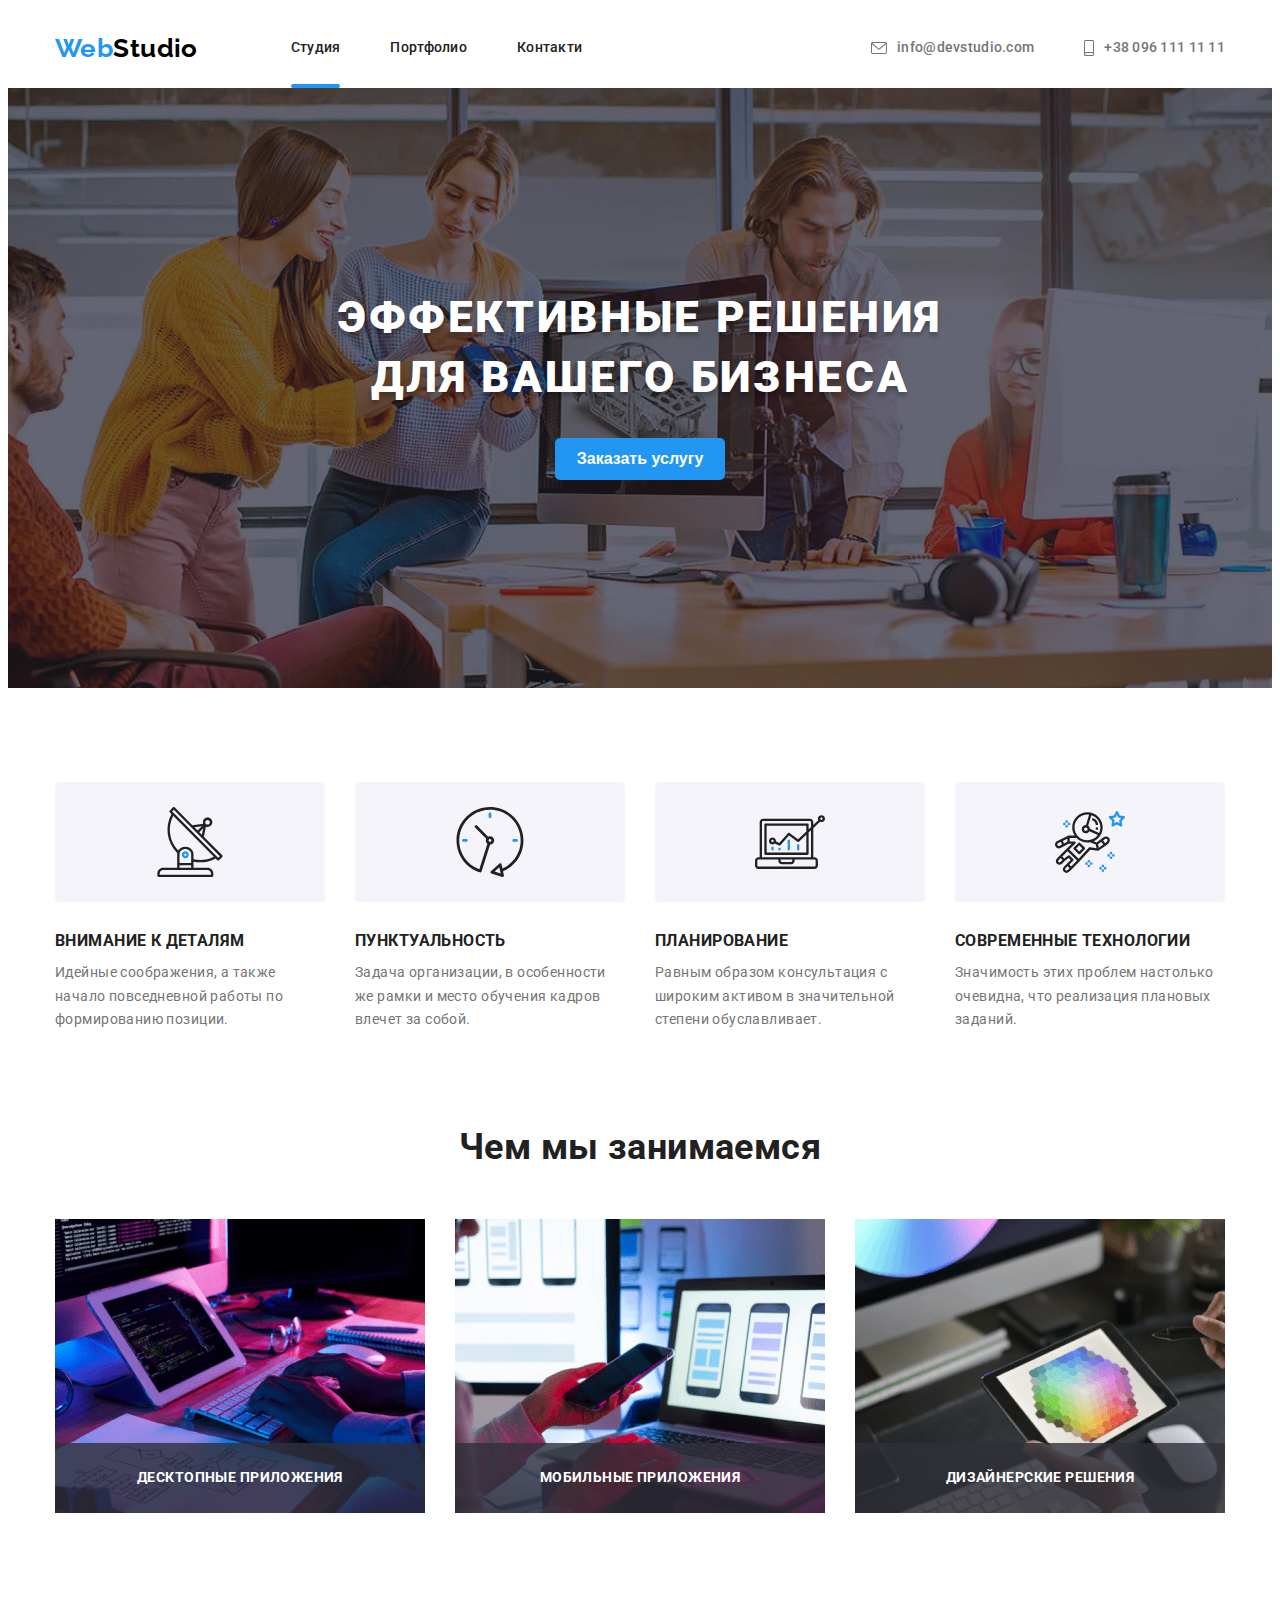
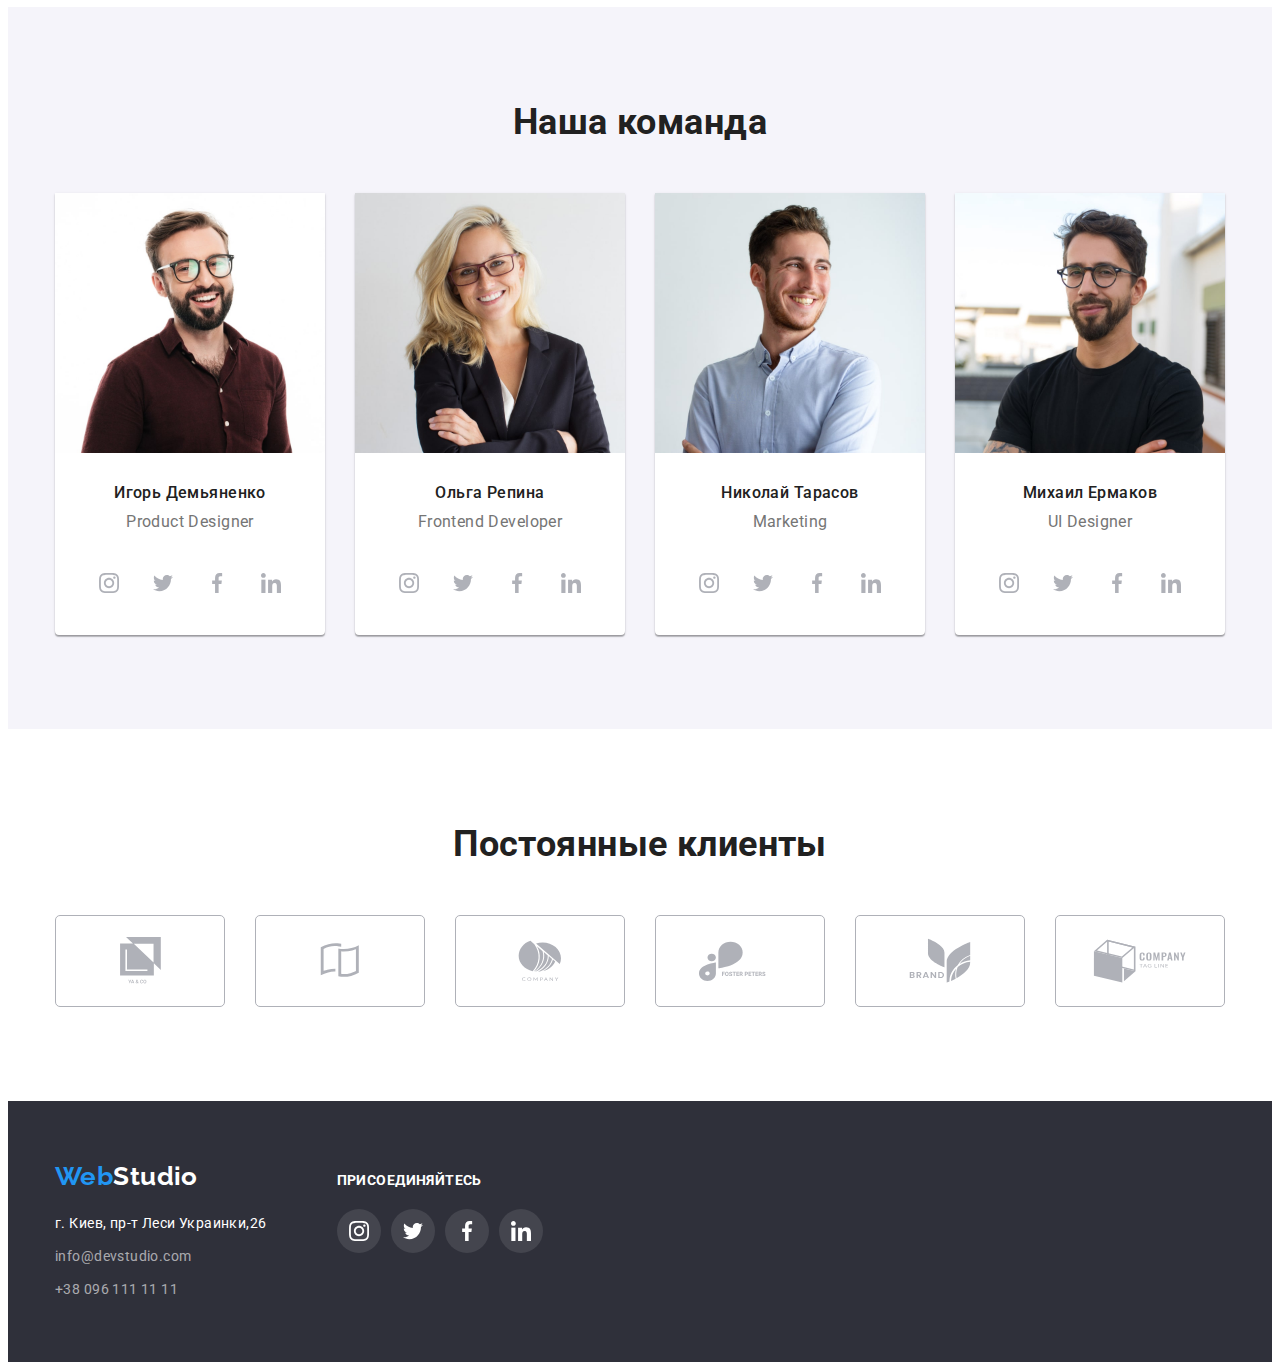
==== commit 3331d814: "Домашка 6" ====
--- a/index.html
+++ b/index.html
@@ -31,13 +31,13 @@
                 </ul>
             </nav>
             <ul class="link-nav">
-                <li class="iten-nav-contact">
+                <li class="item-nav-contact">
                     <a href="mailto:info@devstudio.com" class="contact-nav">
                         <svg width="16" height="12">
                             <use href = "./images/sprite.svg#icon-envelope"></use>
                         </svg>info@devstudio.com</a>
                 </li>
-                <li class="iten-nav-contact">
+                <li class="item-nav-contact">
                     <a href="tel:+380961111111" class="contact-nav">
                         <svg width="10" height="16">
                             <use href="./images/sprite.svg#icon-smartphone"></use>
@@ -64,19 +64,19 @@
         <div class="container">
            <h2 hidden>Преимущества</h2>
            <ul class="benefits-list">
-               <li class="benefits-iten antena">
+               <li class="benefits-item antena">
                    <h3 class="benefits-name">Внимание к деталям</h3>
                    <p class="benefits-text">Идейные соображения, а также начало повседневной работы по формированию позиции.</p>
                </li>
-               <li class="benefits-iten clock">
+               <li class="benefits-item clock">
                    <h3 class="benefits-name">Пунктуальность</h3>
                    <p class="benefits-text">Задача организации, в особенности же рамки и место обучения кадров влечет за собой.</p>
                </li>
-               <li class="benefits-iten diagram">
+               <li class="benefits-item diagram">
                    <h3 class="benefits-name">Планирование</h3>
                    <p class="benefits-text">Равным образом консультация с широким активом в значительной степени обуславливает.</p>
                </li>
-            <li class="benefits-iten astronaut">
+            <li class="benefits-item astronaut">
                 <h3 class="benefits-name">Современные технологии</h3>
                 <p class="benefits-text">Значимость этих проблем настолько очевидна, что реализация плановых заданий.</p>
                </li>
@@ -88,17 +88,17 @@
         <div class=" container">   
            <h2 class="work-title">Чем мы занимаемся</h2>
            <ul class="work-list">
-               <li class="work-iten"><img src="./images/1-min.png" alt="рабата за пк" width="370" height="294" />
+               <li class="work-item"><img src="./images/1-min.png" alt="рабата за пк" width="370" height="294" />
             <div class="actions"> 
                 <p class="actions-text">Десктопные приложения</p>         
             </div>
             </li>
-               <li class="work-iten"><img src="./images/2-min.png" alt="рабата за смартфоном " width="370" height="294" />
+               <li class="work-item"><img src="./images/2-min.png" alt="рабата за смартфоном " width="370" height="294" />
             <div class="actions">
                 <p class="actions-text">Мобильные приложения</p>
             </div>
             </li>
-               <li class="work-iten"><img src="./images/3-min.png" alt="рабата за планшетом" width="370" height="294" />
+               <li class="work-item"><img src="./images/3-min.png" alt="рабата за планшетом" width="370" height="294" />
             <div class="actions">
                 <p class="actions-text">Дизайнерские решения</p>
             </div>
@@ -111,11 +111,12 @@
         <div class="container">
            <h2 class="team-title">Наша команда</h2>
            <ul class="team-list " >
-               <li class="team-iten"><img src="./images/igor-min.jpg" alt="Игорь Демьяненко" width="270" height="260" />
+               <li class="team-item"><img src="./images/igor-min.jpg" alt="Игорь Демьяненко" width="270" height="260" />
                   <h3 class="team-name">Игорь Демьяненко</h3>
                   <p class="team-text">Product Designer</p>
                 <div class="soc-div">
-                    <a href="" class="soc-link"><svg class="soc-svg" width="20" height="20">
+                    <a href="" class="soc-link">
+                        <svg class="soc-svg" width="20" height="20">
                             <use href="./images/sprite.svg#icon-instagram"></use>
                         </svg>
                     </a>
@@ -133,7 +134,7 @@
                     </a>
                 </div>   
                </li>
-               <li class="team-iten"><img src="./images/olga-min.jpg" alt="Ольга Репина" width="270" height="260" />
+               <li class="team-item"><img src="./images/olga-min.jpg" alt="Ольга Репина" width="270" height="260" />
                   <h3 class="team-name">Ольга Репина</h3>
                   <p class="team-text">Frontend Developer</p>
                 <div class="soc-div">
@@ -156,7 +157,7 @@
                 </div>
                   
                </li>
-               <li class="team-iten"><img src="./images/nikolaj-min.jpg" alt="Николай Тарасов" width="270" height="260" />
+               <li class="team-item"><img src="./images/nikolaj-min.jpg" alt="Николай Тарасов" width="270" height="260" />
                   <h3 class="team-name">Николай Тарасов</h3>
                   <p class="team-text">Marketing</p>
                 <div class="soc-div">
@@ -178,7 +179,7 @@
                     </a>
                 </div>
                </li>
-                  <li class="team-iten"><img src="./images/mihael-min.jpg" alt="Михаил Ермаков" width="270" height="260" />
+                  <li class="team-item"><img src="./images/mihael-min.jpg" alt="Михаил Ермаков" width="270" height="260" />
                   <h3 class="team-name">Михаил Ермаков</h3>
                <p class="team-text">UI Designer</p>
             <div class="soc-div">
@@ -210,42 +211,42 @@
         <div class="container">
             <h2 class="client-title">Постоянные клиенты</h2>
             <ul class="client-list list">
-                <li class="client-iten">
+                <li class="client-item">
                     <a href="" class="comp-link">
                        <svg class="comp" width="41" height="46.7">
                            <use href="./images/sprite.svg#icon-comp-1" ></use>
                        </svg>
                     </a>
                 </li>
-                <li class="client-iten" >
+                <li class="client-item" >
                     <a href="" class="comp-link">
                        <svg class="comp" width="40" height="51">
                            <use href="./images/sprite.svg#icon-comp-2" ></use>
                        </svg>
                     </a>
                 </li>
-                <li class="client-iten">
+                <li class="client-item">
                     <a href="" class="comp-link">
                        <svg class="comp"  width="43.46" height="41.18">
                            <use href="./images/sprite.svg#icon-comp-3"></use>
                        </svg>
                     </a>
                 </li>
-                <li class="client-iten"  >
+                <li class="client-item"  >
                     <a href="" class="comp-link">
                        <svg class="comp" width="84.44" height="40.60">
                            <use href="./images/sprite.svg#icon-comp-4"></use>
                        </svg>
                     </a>
                 </li>
-                <li class="client-iten">
+                <li class="client-item">
                     <a href="" class="comp-link">
                        <svg class="comp" width="62.54" height="45.43">
                            <use href="./images/sprite.svg#icon-comp-5"></use>
                        </svg>
                     </a>
                 </li>
-                <li class="client-iten">
+                <li class="client-item">
                     <a href="" class="comp-link">
                        <svg class="comp" width="93.79" height="43.93">
                            <use href="./images/sprite.svg#icon-comp-6"></use>
@@ -264,38 +265,38 @@
         <div class="address-div">
             <a href="./index.html" class="logo-footer">Web<span class="logo-white">Studio</span> </a>
             <ul class="address-list">
-                <li class="address-iten">
+                <li class="address-item">
                     <a href="https://goo.gl/maps/LvMUQMzCN4ZPqbAE7" target="_blank" rel="noopener noreferrer"
-                        class="address-real">г. Киев, пр-т Леси Украинки,
-                        26</a>
+                        class="address-real">г. Киев, пр-т Леси Украинки,26
+                    </a>
                 </li>
 
-                <li class="address-iten">
+                <li class="address-item">
                     <a href="mailto:info@devstudio.com" class="footer-link">info@devstudio.com</a>
                 </li>
-                <li class="address-iten">
+                <li class="address-item">
                     <a href="tel:+380961111111" class="footer-link">+38 096 111 11 11</a>
                 </li>
             </ul>
         </div>
 
         <div>
-            <span class="title-futer-soc">присоединяйтесь</span>
-    
-            <div class="futer-soc-div">
-                <a href="" class="futer-soc-link"><svg class="futer-soc-svg" width="20" height="20">
+            <span class="title-footer-soc">присоединяйтесь</span>
+    
+            <div class="footer-soc-div">
+                <a href="" class="footer-soc-link"><svg class="footer-soc-svg" width="20" height="20">
                         <use href="./images/sprite.svg#icon-instagram"></use>
                     </svg>
                 </a>
-                <a href="" class="futer-soc-link"><svg class="futer-soc-svg" width="20" height="20">
+                <a href="" class="footer-soc-link"><svg class="footer-soc-svg" width="20" height="20">
                         <use href="./images/sprite.svg#icon-twitter"></use>
                     </svg>
                 </a>
-                <a href="" class="futer-soc-link"><svg class="futer-soc-svg" width="20" height="20">
+                <a href="" class="footer-soc-link"><svg class="footer-soc-svg" width="20" height="20">
                         <use href="./images/sprite.svg#icon-facebook"></use>
                     </svg>
                 </a>
-                <a href="" class="futer-soc-link"><svg class="futer-soc-svg" width="20" height="20">
+                <a href="" class="footer-soc-link"><svg class="footer-soc-svg" width="20" height="20">
                         <use href="./images/sprite.svg#icon-linkedin"></use>
                     </svg>
                 </a>
--- a/css/styles.css
+++ b/css/styles.css
@@ -210,7 +210,7 @@
   color: var(--color-link-hover);
   fill: var(--color-link-hover);
 }
-.iten-nav-contact a {
+.item-nav-contact a {
   display: flex;
   align-items: center;
 }
@@ -264,10 +264,10 @@
   padding: 0px;
 }
 
-.benefits-iten {
+.benefits-item {
   width: calc((100% - 90px) / 4);
 }
-.benefits-iten::before {
+.benefits-item::before {
   display: block;
   content: '';
   height: 120px;
@@ -330,7 +330,7 @@
   margin: 0px;
   padding: 0px;
 }
-.work-iten img {
+.work-item img {
   display: block;
 }
 .actions-text {
@@ -362,7 +362,7 @@
   display: flex;
   justify-content: space-between;
 }
-.team-iten img {
+.team-item img {
   display: block;
 }
 .team h2 {
@@ -391,7 +391,7 @@
   line-height: 1.19;
   color: var(--color-text);
 }
-.team-iten {
+.team-item {
   display: block;
   text-align: center;
   background: var(--color-title-hero);
@@ -464,7 +464,7 @@
   transition-duration: 250ms;
   transition-timing-function: cubic-bezier(0.4, 0, 0.2, 1);
 }
-.client-iten:not(:last-child) {
+.client-item:not(:last-child) {
   margin-right: 30px;
 }
 /* ------------------------Підвал--------------------- */
@@ -514,13 +514,13 @@
   margin-bottom: 0px;
   padding: 0px;
 }
-.address-iten:not(:last-child) {
+.address-item:not(:last-child) {
   margin-bottom: 9px;
 }
 
 /*----------------- Соцмережі футера---------------- */
 
-.title-futer-soc {
+.title-footer-soc {
   display: block;
   margin-top: 0px;
   margin-bottom: 20px;
@@ -534,7 +534,7 @@
   color: var(--color-logo-footer);
 }
 /* Іконки соцмереж футера*/
-.futer-soc-link {
+.footer-soc-link {
   border-radius: 50%;
   width: 44px;
   height: 44px;
@@ -548,14 +548,14 @@
   transition-duration: 250ms;
   transition-timing-function: cubic-bezier(0.4, 0, 0.2, 1);
 }
-.futer-soc-link:not(:last-child) {
+.footer-soc-link:not(:last-child) {
   margin-right: 10px;
 }
-.futer-soc-div {
-  display: flex;
-}
-.futer-soc-link:hover,
-.futer-soc-link:focus {
+.footer-soc-div {
+  display: flex;
+}
+.footer-soc-link:hover,
+.footer-soc-link:focus {
   fill: var(--color-main-background);
   background-color: var(--color-link-hover);
 }
@@ -584,7 +584,7 @@
     0px 2px 2px rgba(0, 0, 0, 0.12);
   border-radius: 4px;
 }
-.filter-iten:not(:last-child) {
+.filter-item:not(:last-child) {
   margin-right: 8px;
 }
 
@@ -597,13 +597,13 @@
 }
 
 /* ----------------------Карточки--------------------*/
-.works-iten img {
+.works-item img {
   display: block;
 }
-.works-iten:nth-child(n + 7) {
+.works-item:nth-child(n + 7) {
   margin-bottom: 0px;
 }
-.works-iten {
+.works-item {
   margin-bottom: 30px;
   background: var(--color-title-hero);
   border: 1px solid var(--color-border);
@@ -638,7 +638,7 @@
   line-height: 1.87;
   color: var(--color-text);
 }
-.works-iten:hover {
+.works-item:hover {
   border: 1px solid var(--color-border);
   box-sizing: border-box;
   box-shadow: 0px 1px 1px rgba(0, 0, 0, 0.12), 0px 4px 4px rgba(0, 0, 0, 0.06),
@@ -674,7 +674,7 @@
   line-height: 1.5;
   color: #ffffff;
 }
-.works-iten:hover .technocrack {
+.works-item:hover .technocrack {
   transform: translateY(0%);
 }
 
